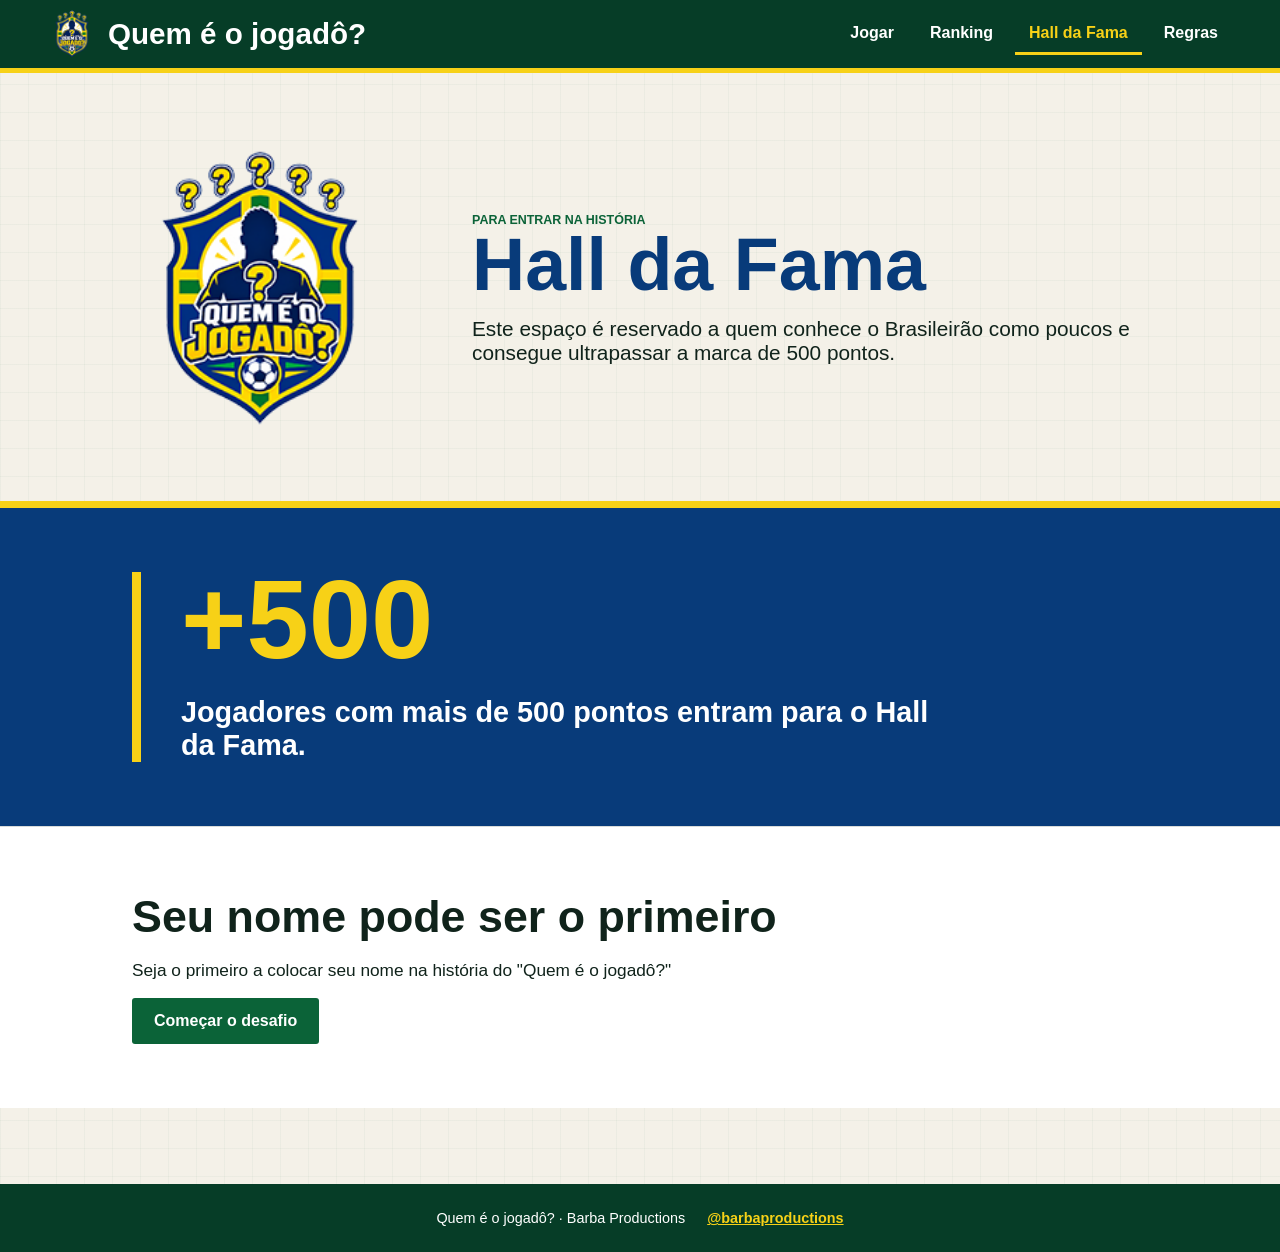
==== web/hall-of-fame.html @ 21b41969 "Publish Quem é o jogadô frontend" ====
<!doctype html>
<html lang="pt-BR">
<head>
  <meta charset="utf-8">
  <meta name="viewport" content="width=device-width, initial-scale=1">
  <meta name="theme-color" content="#0b6338">
  <meta name="description" content="Conheça o Hall da Fama do Quem é o jogadô?, reservado aos especialistas que ultrapassam 500 pontos no quiz do Brasileirão.">
  <meta http-equiv="Content-Security-Policy" content="default-src 'self'; style-src 'self' https://fonts.googleapis.com; font-src https://fonts.gstatic.com; script-src 'self'; img-src 'self'; base-uri 'self'">
  <title>Hall da Fama | Quem é o jogadô?</title>
  <link rel="canonical" href="https://qj.barbaproductions.com/hall-of-fame.html">
  <link rel="icon" href="favicon.ico" sizes="any">
  <link rel="icon" type="image/png" sizes="32x32" href="favicon-32x32.png">
  <link rel="icon" type="image/png" sizes="16x16" href="favicon-16x16.png">
  <link rel="apple-touch-icon" sizes="180x180" href="apple-touch-icon.png">
  <link rel="manifest" href="manifest.webmanifest">
  <link rel="preconnect" href="https://fonts.googleapis.com">
  <link rel="preconnect" href="https://fonts.gstatic.com" crossorigin>
  <link href="https://fonts.googleapis.com/css2?family=Barlow+Condensed:wght@600;700;800&family=Source+Sans+3:wght@400;600;700&display=swap" rel="stylesheet">
  <link rel="stylesheet" href="css/style.css">
</head>
<body>
  <header class="topbar">
    <a class="brand" href="index.html"><img src="assets/QJ_logo.png" alt="Quem é o jogadô?"><span>Quem é o jogadô?</span></a>
    <button class="menu-button" id="menu-button" type="button" aria-label="Abrir menu" aria-expanded="false">☰</button>
    <nav id="site-nav" aria-label="Navegação principal">
      <a href="index.html">Jogar</a>
      <a href="ranking.html">Ranking</a>
      <a class="active" href="hall-of-fame.html">Hall da Fama</a>
      <a href="regras.html">Regras</a>
    </nav>
  </header>

  <main class="content-shell">
    <header class="page-hero">
      <img src="assets/QJ_logo.png" alt="Logo Quem é o jogadô?">
      <div>
        <p class="eyebrow">Para entrar na história</p>
        <h1>Hall da Fama</h1>
        <p class="lead">Este espaço é reservado a quem conhece o Brasileirão como poucos e consegue ultrapassar a marca de 500 pontos.</p>
      </div>
    </header>

    <section class="content-band alt">
      <div class="fame-callout">
        <strong>+500</strong>
        <p>Jogadores com mais de 500 pontos entram para o Hall da Fama.</p>
      </div>
    </section>

    <section class="content-band">
      <h2>Seu nome pode ser o primeiro</h2>
      <p>Seja o primeiro a colocar seu nome na história do "Quem é o jogadô?"</p>
      <a class="button button-primary" href="index.html">Começar o desafio</a>
    </section>
  </main>

  <footer><span>Quem é o jogadô? · Barba Productions</span><a href="https://www.instagram.com/barba.productions/" target="_blank" rel="noopener noreferrer">@barbaproductions</a></footer>
  <script type="module" src="js/site.js"></script>
</body>
</html>
---- web/css/style.css ----
@import url('https://fonts.googleapis.com/css2?family=Barlow+Condensed:wght@600;700;800&family=Source+Sans+3:wght@400;600;700&display=swap');

:root {
  --green: #0b6338;
  --green-dark: #063d27;
  --yellow: #f7d117;
  --blue: #083b7a;
  --red: #c93434;
  --ink: #10231b;
  --paper: #f4f1e8;
  --white: #fff;
  --line: rgba(16, 35, 27, 0.16);
  --shadow: 0 14px 35px rgba(6, 61, 39, 0.16);
}

* { box-sizing: border-box; }
[hidden] { display: none !important; }
html { min-width: 320px; }
body {
  margin: 0;
  min-height: 100vh;
  display: flex;
  flex-direction: column;
  color: var(--ink);
  background-color: var(--paper);
  background-image: linear-gradient(rgba(11,99,56,.035) 1px, transparent 1px), linear-gradient(90deg, rgba(11,99,56,.035) 1px, transparent 1px);
  background-size: 28px 28px;
  font-family: 'Source Sans 3', sans-serif;
}

button, input { font: inherit; }
a { color: inherit; }
.topbar {
  min-height: 72px;
  padding: 10px clamp(16px, 4vw, 48px);
  display: flex;
  align-items: center;
  justify-content: space-between;
  gap: 24px;
  color: var(--white);
  background: var(--green-dark);
  border-bottom: 5px solid var(--yellow);
}
.brand { display: flex; align-items: center; gap: 12px; text-decoration: none; }
.brand img { width: 48px; height: 48px; object-fit: contain; }
.brand span, h1, h2 { font-family: 'Barlow Condensed', sans-serif; letter-spacing: 0; }
.brand span { font-size: clamp(1.35rem, 3vw, 1.85rem); font-weight: 800; }
nav { display: flex; gap: 8px; }
nav a { padding: 10px 14px; font-weight: 700; text-decoration: none; border-bottom: 3px solid transparent; }
nav a:hover, nav a.active { color: var(--yellow); border-color: var(--yellow); }
.menu-button { display: none; border: 0; background: transparent; color: var(--white); font-size: 1.6rem; cursor: pointer; }

.game-shell, .ranking-shell, .content-shell { width: min(100% - 24px, 1040px); margin: 0 auto; flex: 1; }
.game-shell { padding: 24px 0 56px; }
.score-strip {
  display: grid;
  grid-template-columns: minmax(96px, 1fr) minmax(180px, 280px) minmax(96px, 1fr);
  align-items: center;
  min-height: 76px;
  color: var(--white);
  background: var(--blue);
  border-bottom: 5px solid var(--yellow);
  box-shadow: var(--shadow);
}
.score-strip > div:not(.competition-mark) { display: flex; align-items: baseline; justify-content: center; gap: 10px; }
.score-label { text-transform: uppercase; font-weight: 700; font-size: .78rem; }
.score-strip strong { font-family: 'Barlow Condensed', sans-serif; font-size: 2rem; }
.competition-mark { align-self: stretch; display: grid; place-items: center; padding: 8px; background: var(--white); clip-path: polygon(8% 0, 92% 0, 100% 100%, 0 100%); }
.competition-mark img { width: 100%; max-height: 56px; }

.game-panel { margin-top: 18px; display: grid; grid-template-columns: minmax(250px, .85fr) minmax(320px, 1.15fr); grid-template-areas: 'question stage' 'options stage' 'status stage'; gap: 16px 30px; padding: clamp(22px, 4vw, 42px); background: rgba(255,255,255,.94); border: 1px solid var(--line); box-shadow: var(--shadow); }
.question-block { grid-area: question; text-align: left; }
.eyebrow { margin: 0 0 4px; color: var(--green); font-size: .78rem; font-weight: 800; text-transform: uppercase; }
h1 { margin: 0; color: var(--blue); font-size: clamp(2.4rem, 7vw, 4.6rem); line-height: .92; }
.clue { margin: 16px 0 0; font-weight: 700; font-size: 1.4rem; }
.player-stage { grid-area: stage; position: relative; overflow: hidden; min-height: 470px; display: grid; place-items: end center; background: linear-gradient(180deg, #72b7dc 0 36%, #159055 36% 100%); border: 6px solid var(--white); outline: 1px solid var(--line); }
.player-stage::before { content: ''; position: absolute; width: 115%; height: 48%; bottom: -28%; border: 3px solid rgba(255,255,255,.7); border-radius: 50%; }
.pitch-lines { position: absolute; inset: 36% 0 0; background: repeating-linear-gradient(90deg, rgba(255,255,255,.05) 0 56px, rgba(255,255,255,.13) 56px 112px); }
.player-stage img { position: relative; z-index: 2; width: min(100%, 430px); height: 450px; object-fit: contain; object-position: bottom center; animation: player-in .35s ease both; filter: drop-shadow(0 12px 10px rgba(0,0,0,.24)); }
.loading-player { align-self: center; z-index: 2; color: var(--white); font-weight: 800; }
.options { grid-area: options; display: grid; grid-template-columns: 1fr 1fr; gap: 10px; align-content: start; }
.option { min-width: 0; min-height: 58px; padding: 10px 14px; border: 2px solid var(--green); color: var(--green-dark); background: var(--white); font-weight: 700; cursor: pointer; transition: transform .15s ease, color .15s ease, background .15s ease; -webkit-tap-highlight-color: transparent; }
.option:focus-visible { outline: 3px solid var(--yellow); outline-offset: 2px; transform: translateY(-2px); }
.option:disabled { cursor: default; }
.option.correct { color: var(--white); background: var(--green); }
.option.wrong { color: var(--white); border-color: var(--red); background: var(--red); }
.status-message { grid-area: status; min-height: 24px; margin: 0; font-weight: 700; }

.button { min-height: 46px; display: inline-flex; align-items: center; justify-content: center; padding: 10px 20px; border: 2px solid transparent; border-radius: 3px; font-weight: 800; text-decoration: none; cursor: pointer; }
.button-primary { color: var(--white); background: var(--green); }
.button-secondary { color: var(--blue); background: var(--white); border-color: var(--blue); }
.game-over { margin: 18px auto 0; padding: clamp(24px, 5vw, 40px); background: var(--yellow); border-left: 9px solid var(--blue); box-shadow: var(--shadow); }
.game-over h2 { margin: 0; color: var(--blue); font-size: clamp(2rem, 5vw, 3.3rem); }
.game-over label { display: block; margin: 22px 0 6px; font-weight: 700; }
.submit-row { display: flex; gap: 10px; }
.submit-row input { min-width: 0; flex: 1; padding: 12px 14px; border: 2px solid var(--blue); border-radius: 3px; background: var(--white); }
.end-actions { display: flex; gap: 10px; margin-top: 18px; flex-wrap: wrap; }
.form-status { min-height: 24px; margin: 8px 0 0; }

.ranking-shell { padding: clamp(36px, 7vw, 76px) 0; }
.ranking-heading { margin-bottom: 24px; }
.ranking-heading h1 { max-width: 800px; }
.ranking-heading > p:last-child { font-size: 1.08rem; }
.ranking-board { overflow-x: auto; margin-bottom: 24px; background: var(--white); box-shadow: var(--shadow); border-top: 7px solid var(--yellow); }
table { width: 100%; border-collapse: collapse; min-width: 620px; }
th, td { padding: 15px 18px; text-align: left; border-bottom: 1px solid var(--line); }
th { color: var(--white); background: var(--blue); font-family: 'Barlow Condensed', sans-serif; font-size: 1.08rem; text-transform: uppercase; }
tbody tr:nth-child(-n+3) { background: #fffbea; }
tbody td:first-child { font-family: 'Barlow Condensed', sans-serif; font-size: 1.25rem; font-weight: 800; color: var(--green); }

.content-shell { padding: clamp(36px, 7vw, 76px) 0; }
.page-hero { display: grid; grid-template-columns: minmax(180px, 280px) minmax(0, 1fr); align-items: center; gap: clamp(28px, 6vw, 72px); margin-bottom: clamp(36px, 7vw, 72px); }
.page-hero > img { width: 100%; max-height: 280px; object-fit: contain; }
.page-hero h1 { max-width: 720px; }
.page-hero .lead { max-width: 680px; margin: 18px 0 0; font-size: clamp(1.08rem, 2vw, 1.3rem); }
.content-band { margin: 0 calc(50% - 50vw); padding: clamp(34px, 6vw, 64px) max(12px, calc((100vw - 1016px) / 2)); background: var(--white); border-top: 7px solid var(--yellow); }
.content-band + .content-band { border-top: 1px solid var(--line); }
.content-band.alt { color: var(--white); background: var(--blue); border-color: var(--yellow); }
.content-band h2 { margin: 0 0 18px; color: inherit; font-size: clamp(1.8rem, 4vw, 2.8rem); }
.content-band p { max-width: 780px; font-size: 1.08rem; }
.rules-list { max-width: 820px; margin: 0; padding-left: 24px; }
.rules-list li { margin: 12px 0; padding-left: 6px; }
.install-grid { display: grid; grid-template-columns: repeat(2, minmax(0, 1fr)); gap: 28px; }
.install-grid section { border-top: 4px solid var(--green); }
.install-grid h3 { margin-bottom: 8px; font-family: 'Barlow Condensed', sans-serif; font-size: 1.65rem; }
.fame-callout { max-width: 800px; padding-left: clamp(20px, 4vw, 40px); border-left: 9px solid var(--yellow); }
.fame-callout strong { display: block; color: var(--yellow); font-family: 'Barlow Condensed', sans-serif; font-size: clamp(3rem, 10vw, 7rem); line-height: .85; }
.fame-callout p { margin-bottom: 0; font-size: clamp(1.25rem, 3vw, 1.8rem); font-weight: 700; }

footer { min-height: 68px; padding: 18px clamp(16px, 4vw, 48px); display: flex; align-items: center; justify-content: center; gap: 10px 22px; flex-wrap: wrap; color: var(--white); background: var(--green-dark); font-size: .9rem; }
footer a { color: var(--yellow); font-weight: 700; }
@keyframes player-in { from { opacity: 0; transform: translateY(18px); } to { opacity: 1; transform: translateY(0); } }

@media (hover: hover) and (pointer: fine) {
  .option:hover:not(:disabled) { transform: translateY(-2px); }
}

@media (max-width: 760px) {
  .topbar { min-height: 64px; }
  .brand img { width: 40px; height: 40px; }
  .menu-button { display: block; margin-left: auto; }
  nav { display: none; position: absolute; z-index: 20; top: 64px; left: 0; right: 0; padding: 12px 18px 18px; background: var(--green-dark); flex-direction: column; }
  nav.open { display: flex; }
  .score-strip { grid-template-columns: 1fr 1fr; }
  .competition-mark { display: none; }
  .game-panel { grid-template-columns: 1fr; grid-template-areas: 'question' 'stage' 'options' 'status'; gap: 12px; padding: 14px; }
  .player-stage { min-height: 240px; }
  .player-stage img { height: 230px; }
  .options { grid-template-columns: repeat(2, minmax(0, 1fr)); }
  .option { min-height: 56px; padding: 7px 8px; line-height: 1.15; }
  .submit-row { flex-direction: column; }
  .page-hero { grid-template-columns: 1fr; text-align: center; }
  .page-hero > img { width: min(52vw, 190px); margin: 0 auto; }
  .page-hero .lead { margin-left: auto; margin-right: auto; }
  .install-grid { grid-template-columns: 1fr; }
}

@media (prefers-reduced-motion: reduce) {
  *, *::before, *::after { animation-duration: .01ms !important; transition-duration: .01ms !important; }
}
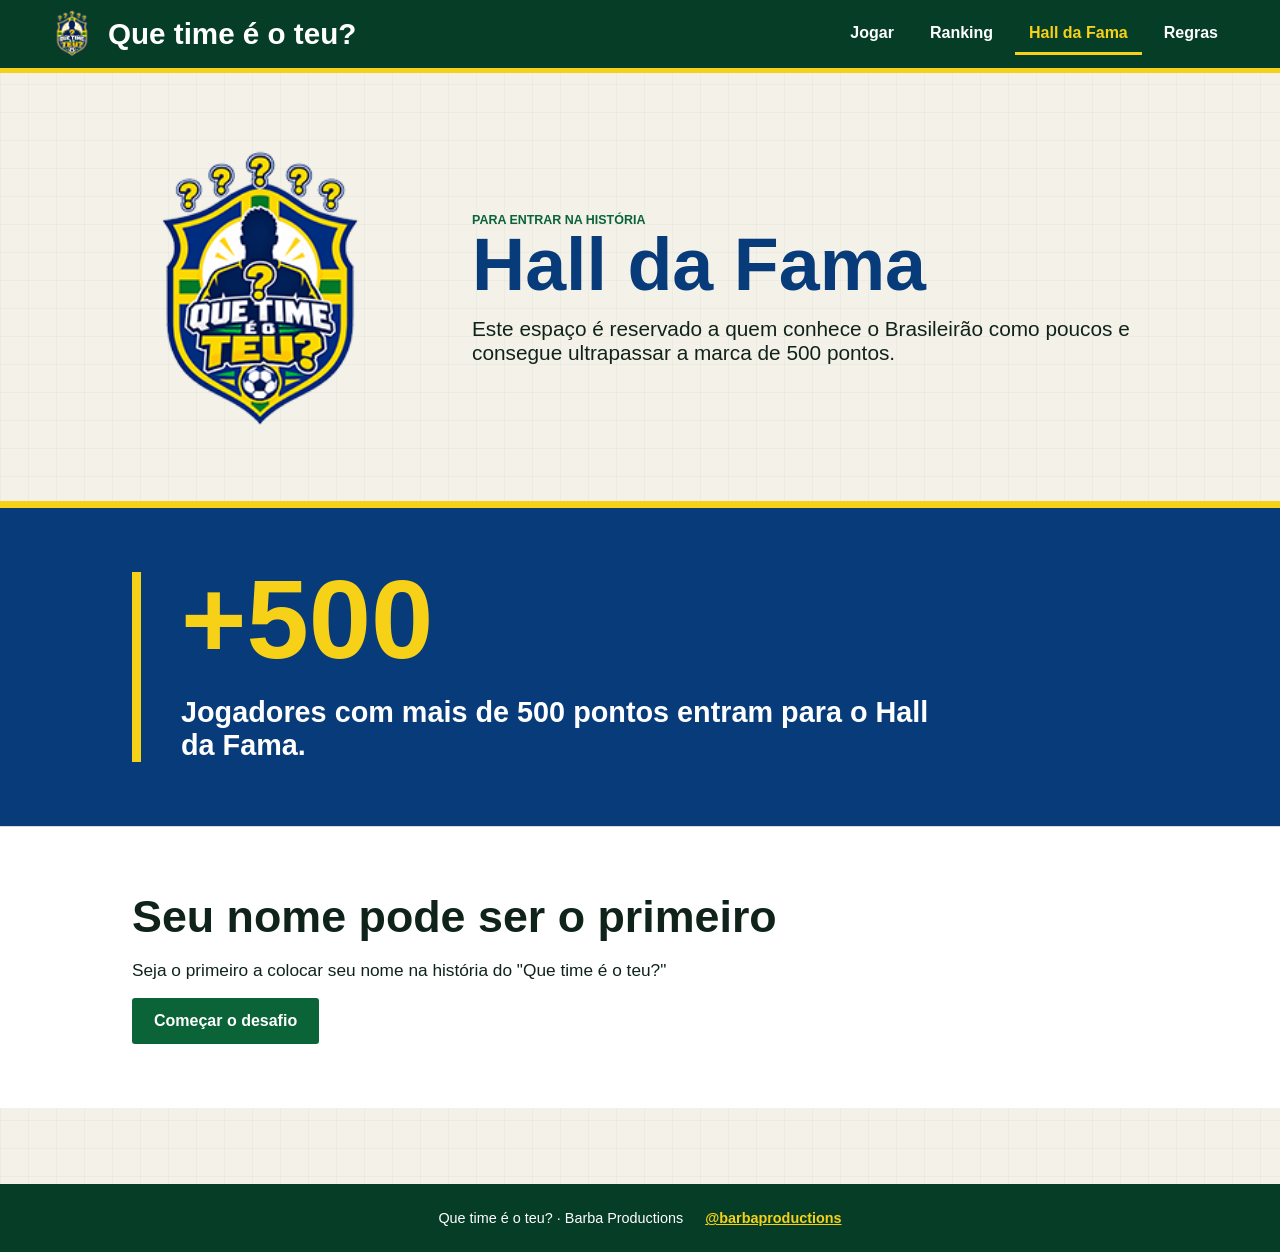
==== commit 10292d58: "Rename game and preload player photos" ====
--- a/web/hall-of-fame.html
+++ b/web/hall-of-fame.html
@@ -4,9 +4,9 @@
   <meta charset="utf-8">
   <meta name="viewport" content="width=device-width, initial-scale=1">
   <meta name="theme-color" content="#0b6338">
-  <meta name="description" content="Conheça o Hall da Fama do Quem é o jogadô?, reservado aos especialistas que ultrapassam 500 pontos no quiz do Brasileirão.">
+  <meta name="description" content="Conheça o Hall da Fama do Que time é o teu?, reservado aos especialistas que ultrapassam 500 pontos no quiz do Brasileirão.">
   <meta http-equiv="Content-Security-Policy" content="default-src 'self'; style-src 'self' https://fonts.googleapis.com; font-src https://fonts.gstatic.com; script-src 'self'; img-src 'self'; base-uri 'self'">
-  <title>Hall da Fama | Quem é o jogadô?</title>
+  <title>Hall da Fama | Que time é o teu?</title>
   <link rel="canonical" href="https://qj.barbaproductions.com/hall-of-fame.html">
   <link rel="icon" href="favicon.ico" sizes="any">
   <link rel="icon" type="image/png" sizes="32x32" href="favicon-32x32.png">
@@ -20,7 +20,7 @@
 </head>
 <body>
   <header class="topbar">
-    <a class="brand" href="index.html"><img src="assets/QJ_logo.png" alt="Quem é o jogadô?"><span>Quem é o jogadô?</span></a>
+    <a class="brand" href="index.html"><img src="assets/QTT_logo.png" alt="Que time é o teu?"><span>Que time é o teu?</span></a>
     <button class="menu-button" id="menu-button" type="button" aria-label="Abrir menu" aria-expanded="false">☰</button>
     <nav id="site-nav" aria-label="Navegação principal">
       <a href="index.html">Jogar</a>
@@ -32,7 +32,7 @@
 
   <main class="content-shell">
     <header class="page-hero">
-      <img src="assets/QJ_logo.png" alt="Logo Quem é o jogadô?">
+      <img src="assets/QTT_logo.png" alt="Logo Que time é o teu?">
       <div>
         <p class="eyebrow">Para entrar na história</p>
         <h1>Hall da Fama</h1>
@@ -49,12 +49,12 @@
 
     <section class="content-band">
       <h2>Seu nome pode ser o primeiro</h2>
-      <p>Seja o primeiro a colocar seu nome na história do "Quem é o jogadô?"</p>
+      <p>Seja o primeiro a colocar seu nome na história do "Que time é o teu?"</p>
       <a class="button button-primary" href="index.html">Começar o desafio</a>
     </section>
   </main>
 
-  <footer><span>Quem é o jogadô? · Barba Productions</span><a href="https://www.instagram.com/barba.productions/" target="_blank" rel="noopener noreferrer">@barbaproductions</a></footer>
+  <footer><span>Que time é o teu? · Barba Productions</span><a href="https://www.instagram.com/barba.productions/" target="_blank" rel="noopener noreferrer">@barbaproductions</a></footer>
   <script type="module" src="js/site.js"></script>
 </body>
 </html>
--- a/web/css/style.css
+++ b/web/css/style.css
@@ -54,7 +54,7 @@
 .game-shell { padding: 24px 0 56px; }
 .score-strip {
   display: grid;
-  grid-template-columns: minmax(96px, 1fr) minmax(180px, 280px) minmax(96px, 1fr);
+  grid-template-columns: repeat(4, minmax(96px, 1fr));
   align-items: center;
   min-height: 76px;
   color: var(--white);
@@ -62,17 +62,19 @@
   border-bottom: 5px solid var(--yellow);
   box-shadow: var(--shadow);
 }
-.score-strip > div:not(.competition-mark) { display: flex; align-items: baseline; justify-content: center; gap: 10px; }
+.score-strip > div { min-height: 76px; display: flex; align-items: center; justify-content: center; gap: 9px; border-right: 1px solid rgba(255,255,255,.18); }
+.score-strip > div:last-child { border-right: 0; }
 .score-label { text-transform: uppercase; font-weight: 700; font-size: .78rem; }
 .score-strip strong { font-family: 'Barlow Condensed', sans-serif; font-size: 2rem; }
-.competition-mark { align-self: stretch; display: grid; place-items: center; padding: 8px; background: var(--white); clip-path: polygon(8% 0, 92% 0, 100% 100%, 0 100%); }
-.competition-mark img { width: 100%; max-height: 56px; }
+.resource-icon { font-size: 1.5rem; line-height: 1; }
+.boot-icon { display: inline-grid; place-items: center; width: 34px; height: 28px; font-size: 1.45rem; line-height: 1; filter: saturate(.9); }
 
-.game-panel { margin-top: 18px; display: grid; grid-template-columns: minmax(250px, .85fr) minmax(320px, 1.15fr); grid-template-areas: 'question stage' 'options stage' 'status stage'; gap: 16px 30px; padding: clamp(22px, 4vw, 42px); background: rgba(255,255,255,.94); border: 1px solid var(--line); box-shadow: var(--shadow); }
+.game-panel { margin-top: 18px; display: grid; grid-template-columns: minmax(250px, .85fr) minmax(320px, 1.15fr); grid-template-areas: 'question stage' 'options stage' 'skip stage' 'status stage'; gap: 16px 30px; padding: clamp(22px, 4vw, 42px); background: rgba(255,255,255,.94); border: 1px solid var(--line); box-shadow: var(--shadow); }
 .question-block { grid-area: question; text-align: left; }
 .eyebrow { margin: 0 0 4px; color: var(--green); font-size: .78rem; font-weight: 800; text-transform: uppercase; }
 h1 { margin: 0; color: var(--blue); font-size: clamp(2.4rem, 7vw, 4.6rem); line-height: .92; }
 .clue { margin: 16px 0 0; font-weight: 700; font-size: 1.4rem; }
+.player-name-clue { margin: 18px 0 0; color: var(--green-dark); font-family: 'Barlow Condensed', sans-serif; font-size: clamp(1.7rem, 4vw, 2.5rem); font-weight: 800; line-height: 1; }
 .player-stage { grid-area: stage; position: relative; overflow: hidden; min-height: 470px; display: grid; place-items: end center; background: linear-gradient(180deg, #72b7dc 0 36%, #159055 36% 100%); border: 6px solid var(--white); outline: 1px solid var(--line); }
 .player-stage::before { content: ''; position: absolute; width: 115%; height: 48%; bottom: -28%; border: 3px solid rgba(255,255,255,.7); border-radius: 50%; }
 .pitch-lines { position: absolute; inset: 36% 0 0; background: repeating-linear-gradient(90deg, rgba(255,255,255,.05) 0 56px, rgba(255,255,255,.13) 56px 112px); }
@@ -85,6 +87,9 @@
 .option.correct { color: var(--white); background: var(--green); }
 .option.wrong { color: var(--white); border-color: var(--red); background: var(--red); }
 .status-message { grid-area: status; min-height: 24px; margin: 0; font-weight: 700; }
+.skip-button { grid-area: skip; min-height: 48px; display: inline-flex; align-items: center; justify-content: center; gap: 10px; padding: 8px 14px; color: var(--blue); background: #fffbea; border: 2px solid var(--yellow); font-weight: 800; cursor: pointer; }
+.skip-button .boot-icon { transform: rotate(-8deg); }
+.skip-button:disabled { opacity: .45; cursor: default; }
 
 .button { min-height: 46px; display: inline-flex; align-items: center; justify-content: center; padding: 10px 20px; border: 2px solid transparent; border-radius: 3px; font-weight: 800; text-decoration: none; cursor: pointer; }
 .button-primary { color: var(--white); background: var(--green); }
@@ -141,9 +146,11 @@
   .menu-button { display: block; margin-left: auto; }
   nav { display: none; position: absolute; z-index: 20; top: 64px; left: 0; right: 0; padding: 12px 18px 18px; background: var(--green-dark); flex-direction: column; }
   nav.open { display: flex; }
-  .score-strip { grid-template-columns: 1fr 1fr; }
-  .competition-mark { display: none; }
-  .game-panel { grid-template-columns: 1fr; grid-template-areas: 'question' 'stage' 'options' 'status'; gap: 12px; padding: 14px; }
+  .score-strip { grid-template-columns: repeat(2, 1fr); }
+  .score-strip > div { min-height: 56px; }
+  .score-strip > div:nth-child(2) { border-right: 0; }
+  .score-strip > div:nth-child(-n+2) { border-bottom: 1px solid rgba(255,255,255,.18); }
+  .game-panel { grid-template-columns: 1fr; grid-template-areas: 'question' 'stage' 'options' 'skip' 'status'; gap: 12px; padding: 14px; }
   .player-stage { min-height: 240px; }
   .player-stage img { height: 230px; }
   .options { grid-template-columns: repeat(2, minmax(0, 1fr)); }
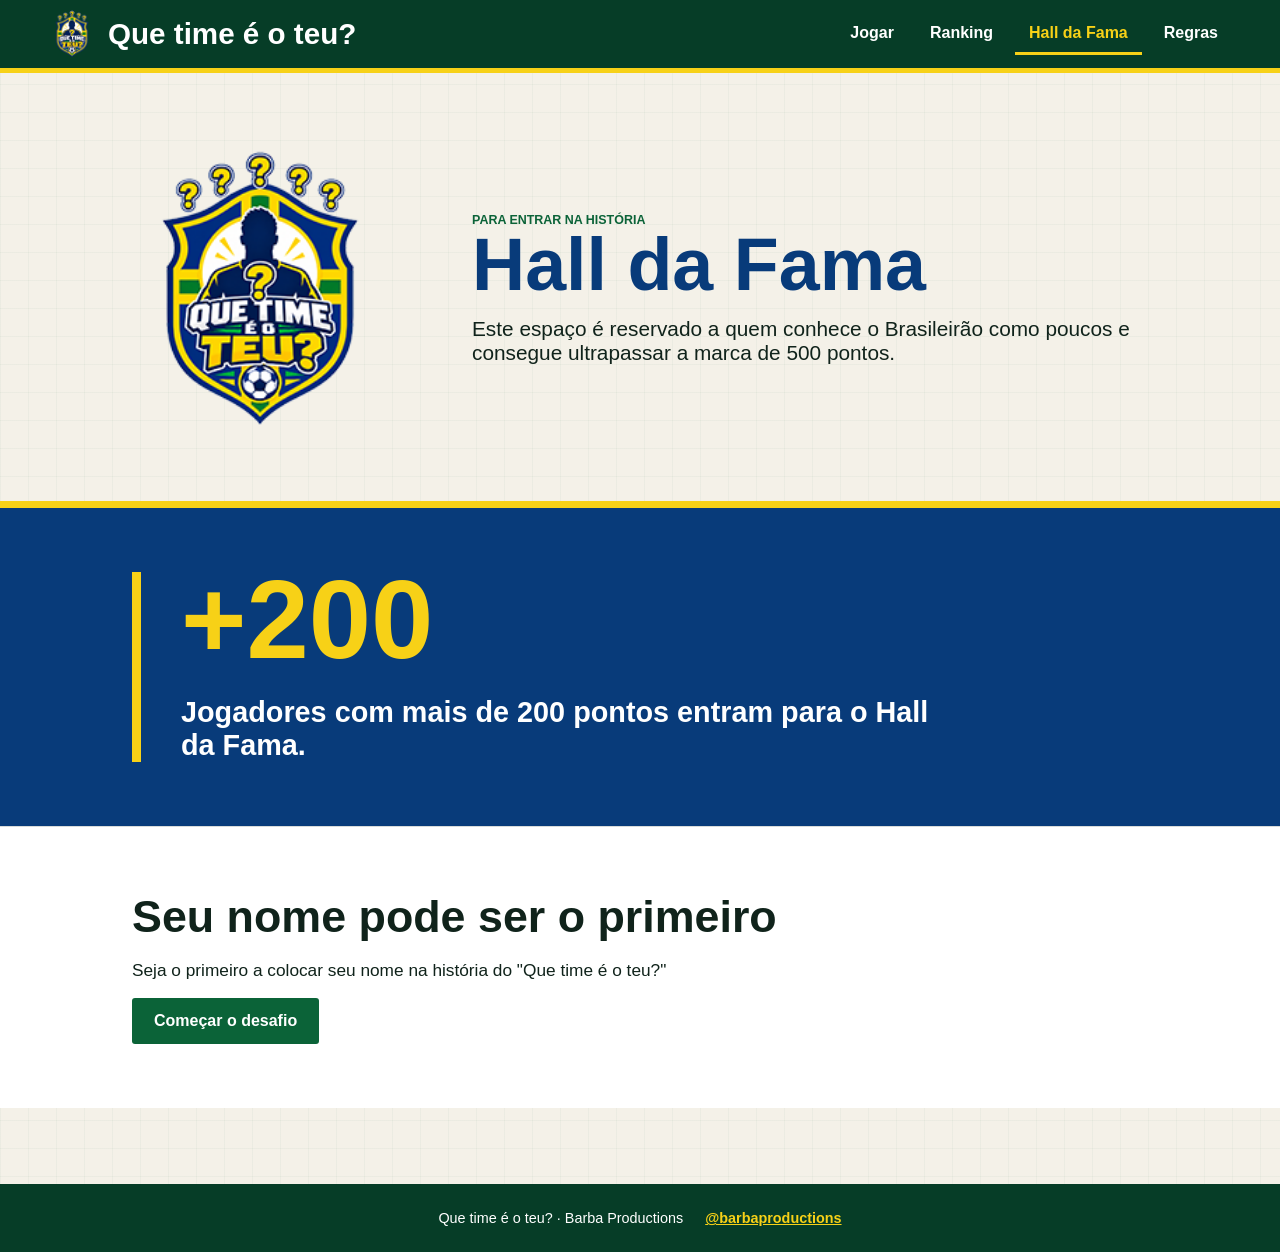
==== commit 3171720a: "Show answer feedback before next round" ====
--- a/web/hall-of-fame.html
+++ b/web/hall-of-fame.html
@@ -7,7 +7,7 @@
   <meta name="description" content="Conheça o Hall da Fama do Que time é o teu?, reservado aos especialistas que ultrapassam 500 pontos no quiz do Brasileirão.">
   <meta http-equiv="Content-Security-Policy" content="default-src 'self'; style-src 'self' https://fonts.googleapis.com; font-src https://fonts.gstatic.com; script-src 'self'; img-src 'self'; base-uri 'self'">
   <title>Hall da Fama | Que time é o teu?</title>
-  <link rel="canonical" href="https://qj.barbaproductions.com/hall-of-fame.html">
+  <link rel="canonical" href="https://quetimeteu.barbaproductions.com/hall-of-fame.html">
   <link rel="icon" href="favicon.ico" sizes="any">
   <link rel="icon" type="image/png" sizes="32x32" href="favicon-32x32.png">
   <link rel="icon" type="image/png" sizes="16x16" href="favicon-16x16.png">
@@ -42,8 +42,8 @@
 
     <section class="content-band alt">
       <div class="fame-callout">
-        <strong>+500</strong>
-        <p>Jogadores com mais de 500 pontos entram para o Hall da Fama.</p>
+        <strong>+200</strong>
+        <p>Jogadores com mais de 200 pontos entram para o Hall da Fama.</p>
       </div>
     </section>
 
--- a/web/css/style.css
+++ b/web/css/style.css
@@ -79,14 +79,17 @@
 .player-stage::before { content: ''; position: absolute; width: 115%; height: 48%; bottom: -28%; border: 3px solid rgba(255,255,255,.7); border-radius: 50%; }
 .pitch-lines { position: absolute; inset: 36% 0 0; background: repeating-linear-gradient(90deg, rgba(255,255,255,.05) 0 56px, rgba(255,255,255,.13) 56px 112px); }
 .player-stage img { position: relative; z-index: 2; width: min(100%, 430px); height: 450px; object-fit: contain; object-position: bottom center; animation: player-in .35s ease both; filter: drop-shadow(0 12px 10px rgba(0,0,0,.24)); }
-.loading-player { align-self: center; z-index: 2; color: var(--white); font-weight: 800; }
+.loading-player { align-self: center; z-index: 2; display: grid; place-items: center; gap: 12px; color: var(--white); font-size: 1.35rem; font-weight: 800; text-align: center; }
+.loading-player::before { content: '⚽'; font-size: 3rem; line-height: 1; filter: drop-shadow(0 6px 5px rgba(0,0,0,.22)); animation: loading-ball .85s ease-in-out infinite alternate; }
+.loading-player:not(.error) { animation: loading-text 1.1s ease-in-out infinite alternate; }
+.loading-player.error::before { display: none; }
 .options { grid-area: options; display: grid; grid-template-columns: 1fr 1fr; gap: 10px; align-content: start; }
 .option { min-width: 0; min-height: 58px; padding: 10px 14px; border: 2px solid var(--green); color: var(--green-dark); background: var(--white); font-weight: 700; cursor: pointer; transition: transform .15s ease, color .15s ease, background .15s ease; -webkit-tap-highlight-color: transparent; }
 .option:focus-visible { outline: 3px solid var(--yellow); outline-offset: 2px; transform: translateY(-2px); }
 .option:disabled { cursor: default; }
 .option.correct { color: var(--white); background: var(--green); }
 .option.wrong { color: var(--white); border-color: var(--red); background: var(--red); }
-.status-message { grid-area: status; min-height: 24px; margin: 0; font-weight: 700; }
+.status-message { grid-area: status; min-height: 2.5rem; margin: 0; color: var(--blue); font-family: 'Barlow Condensed', sans-serif; font-size: clamp(1.55rem, 3vw, 2rem); font-weight: 800; line-height: 1.12; }
 .skip-button { grid-area: skip; min-height: 48px; display: inline-flex; align-items: center; justify-content: center; gap: 10px; padding: 8px 14px; color: var(--blue); background: #fffbea; border: 2px solid var(--yellow); font-weight: 800; cursor: pointer; }
 .skip-button .boot-icon { transform: rotate(-8deg); }
 .skip-button:disabled { opacity: .45; cursor: default; }
@@ -135,6 +138,8 @@
 footer { min-height: 68px; padding: 18px clamp(16px, 4vw, 48px); display: flex; align-items: center; justify-content: center; gap: 10px 22px; flex-wrap: wrap; color: var(--white); background: var(--green-dark); font-size: .9rem; }
 footer a { color: var(--yellow); font-weight: 700; }
 @keyframes player-in { from { opacity: 0; transform: translateY(18px); } to { opacity: 1; transform: translateY(0); } }
+@keyframes loading-ball { from { transform: translateY(0) rotate(-12deg); } to { transform: translateY(-18px) rotate(12deg); } }
+@keyframes loading-text { from { opacity: .62; } to { opacity: 1; } }
 
 @media (hover: hover) and (pointer: fine) {
   .option:hover:not(:disabled) { transform: translateY(-2px); }
